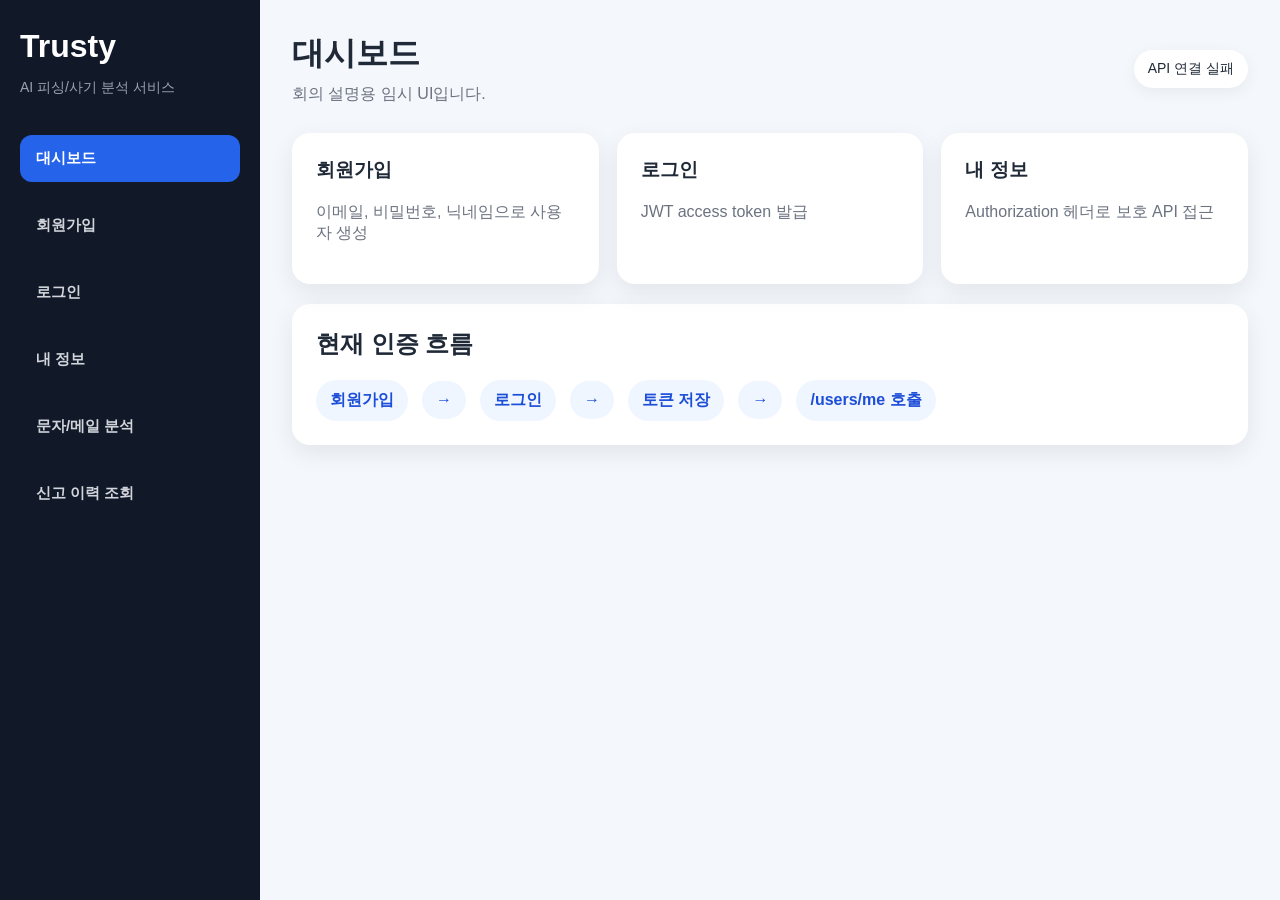
==== trusty-temp-frontend/index.html @ 91fe7902 "로그인,회원가입 구현" ====
<!DOCTYPE html>
<html lang="ko">
<head>
  <meta charset="UTF-8" />
  <meta name="viewport" content="width=device-width, initial-scale=1.0" />
  <title>Trusty 임시 프론트 UI</title>
  <link rel="stylesheet" href="./styles.css" />
</head>
<body>
  <div class="app">
    <aside class="sidebar">
      <div class="logo">Trusty</div>
      <p class="subtitle">AI 피싱/사기 분석 서비스</p>

      <nav>
        <button class="nav-btn active" data-page="dashboard">대시보드</button>
        <button class="nav-btn" data-page="signup">회원가입</button>
        <button class="nav-btn" data-page="login">로그인</button>
        <button class="nav-btn" data-page="me">내 정보</button>
        <button class="nav-btn" data-page="analysis">문자/메일 분석</button>
        <button class="nav-btn" data-page="lookup">신고 이력 조회</button>
      </nav>
    </aside>

    <main class="main">
      <header class="topbar">
        <div>
          <h1 id="pageTitle">대시보드</h1>
          <p id="pageDesc">회의 설명용 임시 UI입니다.</p>
        </div>
        <div class="status">
          <span id="serverStatus">API 연결 대기</span>
        </div>
      </header>

      <section id="dashboard" class="page active">
        <div class="cards">
          <div class="card">
            <h3>회원가입</h3>
            <p>이메일, 비밀번호, 닉네임으로 사용자 생성</p>
          </div>
          <div class="card">
            <h3>로그인</h3>
            <p>JWT access token 발급</p>
          </div>
          <div class="card">
            <h3>내 정보</h3>
            <p>Authorization 헤더로 보호 API 접근</p>
          </div>
        </div>

        <div class="flow">
          <h2>현재 인증 흐름</h2>
          <div class="flow-line">
            <span>회원가입</span>
            <span>→</span>
            <span>로그인</span>
            <span>→</span>
            <span>토큰 저장</span>
            <span>→</span>
            <span>/users/me 호출</span>
          </div>
        </div>
      </section>

      <section id="signup" class="page">
        <div class="panel">
          <h2>회원가입</h2>
          <input id="signupEmail" placeholder="email@example.com" />
          <input id="signupPassword" type="password" placeholder="비밀번호" />
          <input id="signupNickname" placeholder="닉네임" />
          <button onclick="signup()">회원가입 요청</button>
          <pre id="signupResult"></pre>
        </div>
      </section>

      <section id="login" class="page">
        <div class="panel">
          <h2>로그인</h2>
          <input id="loginEmail" placeholder="email@example.com" />
          <input id="loginPassword" type="password" placeholder="비밀번호" />
          <button onclick="login()">로그인 요청</button>
          <p class="hint">성공하면 access_token이 localStorage에 저장됩니다.</p>
          <pre id="loginResult"></pre>
        </div>
      </section>

      <section id="me" class="page">
        <div class="panel">
          <h2>내 정보 조회</h2>
          <button onclick="getMe()">/users/me 호출</button>
          <button class="secondary" onclick="logout()">토큰 삭제</button>
          <pre id="meResult"></pre>
        </div>
      </section>

      <section id="analysis" class="page">
        <div class="panel">
          <h2>문자/메일 분석 화면 예시</h2>
          <textarea id="analysisText" placeholder="의심되는 문자나 메일 내용을 입력하세요."></textarea>
          <button onclick="mockAnalysis()">분석하기</button>
          <div id="analysisResult" class="mock-result hidden">
            <strong>위험도: 높음</strong>
            <p>긴급 결제, 링크 클릭 유도, 개인정보 요구 표현이 포함되어 있습니다.</p>
          </div>
        </div>
      </section>

      <section id="lookup" class="page">
        <div class="panel">
          <h2>신고 이력 조회 화면 예시</h2>
          <input placeholder="이메일, 전화번호, 계좌번호 등 입력" />
          <button onclick="mockLookup()">조회하기</button>
          <pre id="lookupResult"></pre>
        </div>
      </section>
    </main>
  </div>

  <script src="./app.js"></script>
</body>
</html>
---- trusty-temp-frontend/styles.css ----
* {
  box-sizing: border-box;
}

body {
  margin: 0;
  font-family: -apple-system, BlinkMacSystemFont, "Segoe UI", sans-serif;
  background: #f4f7fb;
  color: #1f2937;
}

.app {
  display: flex;
  min-height: 100vh;
}

.sidebar {
  width: 260px;
  padding: 28px 20px;
  background: #111827;
  color: white;
}

.logo {
  font-size: 32px;
  font-weight: 800;
  margin-bottom: 6px;
}

.subtitle {
  color: #9ca3af;
  font-size: 14px;
  margin-bottom: 28px;
}

nav {
  display: grid;
  gap: 10px;
}

.nav-btn {
  border: 0;
  border-radius: 12px;
  padding: 14px 16px;
  text-align: left;
  cursor: pointer;
  color: #d1d5db;
  background: transparent;
  font-size: 15px;
}

.nav-btn.active,
.nav-btn:hover {
  background: #2563eb;
  color: white;
}

.main {
  flex: 1;
  padding: 32px;
}

.topbar {
  display: flex;
  justify-content: space-between;
  align-items: center;
  margin-bottom: 28px;
}

.topbar h1 {
  margin: 0;
  font-size: 32px;
}

.topbar p {
  margin: 8px 0 0;
  color: #6b7280;
}

.status {
  padding: 10px 14px;
  background: white;
  border-radius: 999px;
  box-shadow: 0 4px 16px rgba(0,0,0,0.06);
  font-size: 14px;
}

.page {
  display: none;
}

.page.active {
  display: block;
}

.cards {
  display: grid;
  grid-template-columns: repeat(3, 1fr);
  gap: 18px;
}

.card,
.panel,
.flow {
  background: white;
  border-radius: 18px;
  padding: 24px;
  box-shadow: 0 8px 24px rgba(15, 23, 42, 0.08);
}

.card h3,
.panel h2,
.flow h2 {
  margin-top: 0;
}

.card p,
.hint {
  color: #6b7280;
}

.flow {
  margin-top: 20px;
}

.flow-line {
  display: flex;
  gap: 14px;
  flex-wrap: wrap;
  align-items: center;
}

.flow-line span {
  background: #eff6ff;
  color: #1d4ed8;
  padding: 10px 14px;
  border-radius: 999px;
  font-weight: 600;
}

.panel {
  max-width: 720px;
}

input,
textarea {
  width: 100%;
  margin: 8px 0;
  padding: 14px 16px;
  border: 1px solid #d1d5db;
  border-radius: 12px;
  font-size: 15px;
}

textarea {
  min-height: 180px;
  resize: vertical;
}

button {
  margin-top: 10px;
  border: 0;
  border-radius: 12px;
  padding: 13px 18px;
  background: #2563eb;
  color: white;
  cursor: pointer;
  font-weight: 700;
}

button.secondary {
  background: #6b7280;
  margin-left: 8px;
}

pre {
  margin-top: 16px;
  padding: 16px;
  background: #111827;
  color: #d1fae5;
  border-radius: 12px;
  overflow-x: auto;
  min-height: 64px;
}

.mock-result {
  margin-top: 16px;
  padding: 18px;
  border-radius: 14px;
  background: #fff7ed;
  border: 1px solid #fdba74;
}

.hidden {
  display: none;
}

@media (max-width: 900px) {
  .app {
    flex-direction: column;
  }

  .sidebar {
    width: 100%;
  }

  .cards {
    grid-template-columns: 1fr;
  }

  .topbar {
    align-items: flex-start;
    gap: 12px;
    flex-direction: column;
  }
}
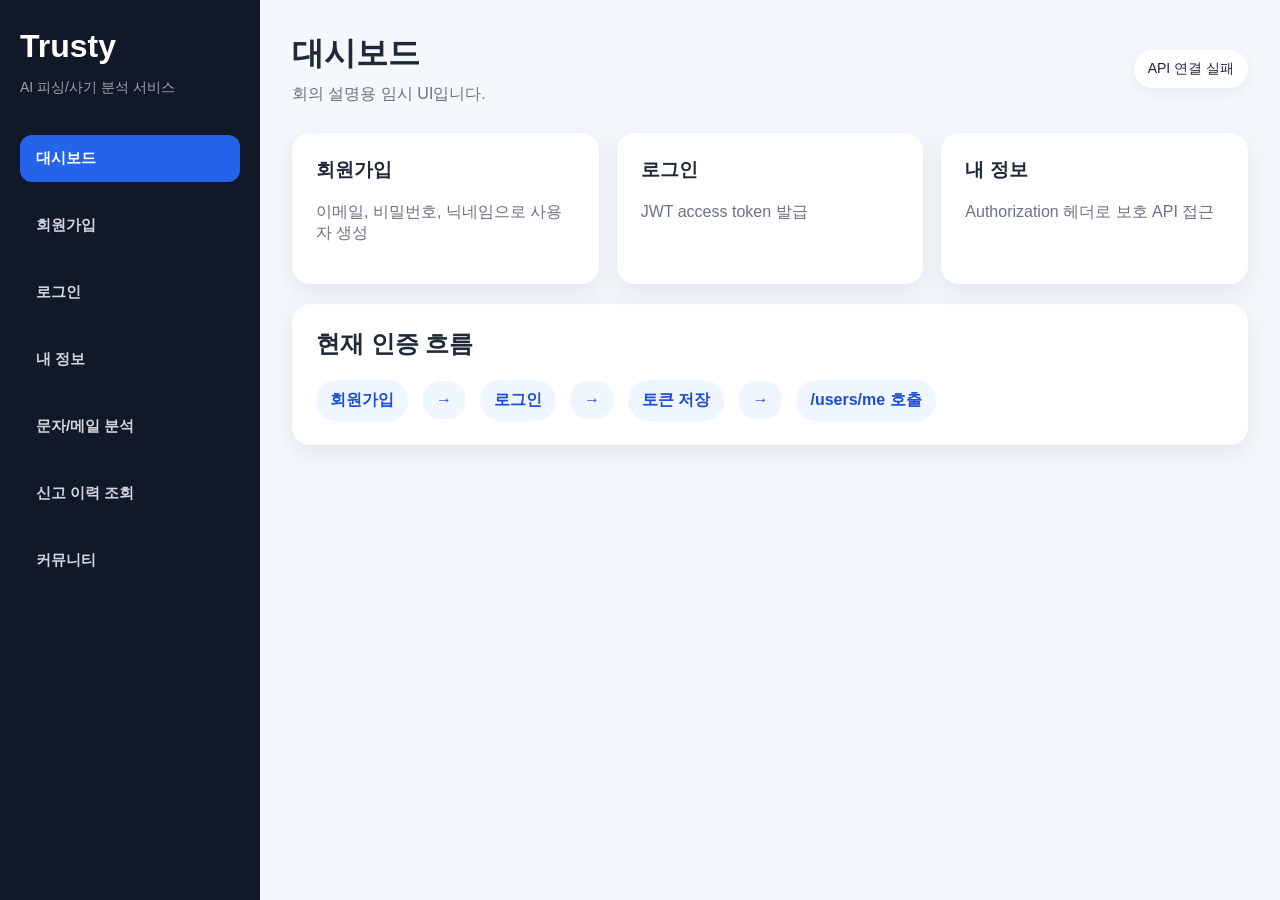
==== commit 47c58177: "커뮤니티 기능" ====
--- a/trusty-temp-frontend/index.html
+++ b/trusty-temp-frontend/index.html
@@ -19,6 +19,7 @@
         <button class="nav-btn" data-page="me">내 정보</button>
         <button class="nav-btn" data-page="analysis">문자/메일 분석</button>
         <button class="nav-btn" data-page="lookup">신고 이력 조회</button>
+        <button class="nav-btn" data-page="community">커뮤니티</button>
       </nav>
     </aside>
 
@@ -114,6 +115,24 @@
           <pre id="lookupResult"></pre>
         </div>
       </section>
+      <section id="community" class="page">
+  <div class="panel">
+    <h2>커뮤니티 글 작성</h2>
+
+    <input id="postTitle" placeholder="제목 입력" />
+
+    <textarea
+      id="postContent"
+      placeholder="내용 입력"
+    ></textarea>
+
+    <button onclick="createCommunityPost()">
+      글 작성
+    </button>
+
+    <pre id="communityResult"></pre>
+  </div>
+</section>
     </main>
   </div>
 
